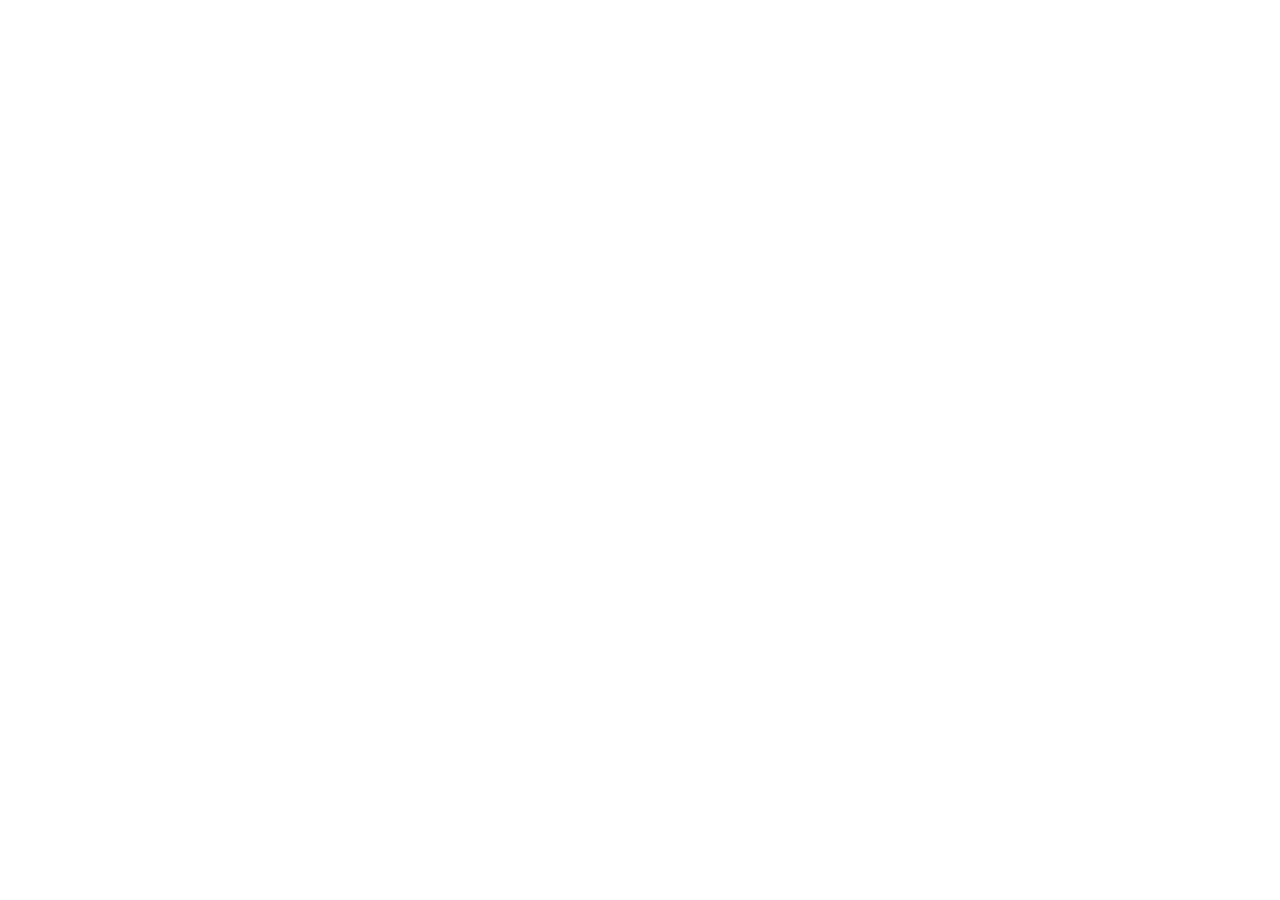
==== index.html @ 52f30b84 "Add files via upload" ====
<!DOCTYPE html>
<html>

<head>
  <!--
    If you are serving your web app in a path other than the root, change the
    href value below to reflect the base path you are serving from.

    The path provided below has to start and end with a slash "/" in order for
    it to work correctly.

    For more details:
    * https://developer.mozilla.org/en-US/docs/Web/HTML/Element/base

    This is a placeholder for base href that will be replaced by the value of
    the `--base-href` argument provided to `flutter build`.
  -->
  <base href="$FLUTTER_BASE_HREF">

  <meta charset="UTF-8">
  <meta content="IE=Edge" http-equiv="X-UA-Compatible">
  <meta name="description" content="A new Flutter project.">
  <meta name="google-signin-client_id" content="947823079110-618a59fb6e8815ad5231c7.apps.googleusercontent.com">

  <!-- iOS meta tags & icons -->
  <meta name="mobile-web-app-capable" content="yes">
  <meta name="apple-mobile-web-app-status-bar-style" content="black">
  <meta name="apple-mobile-web-app-title" content="Serenity AI">
  <link rel="apple-touch-icon" href="icons/Icon-192.png">

  <!-- Favicon -->
  <link rel="icon" type="image/png" href="favicon.png" />

  <title>Serenity AI</title>
  <link rel="manifest" href="manifest.json">
</head>

<body>
  <!--
    You can customize the "flutter_bootstrap.js" script.
    This is useful to provide a custom configuration to the Flutter loader
    or to give the user feedback during the initialization process.

    For more details:
    * https://docs.flutter.dev/platform-integration/web/initialization
  -->
  <script src="flutter_bootstrap.js" async></script>
</body>

</html>
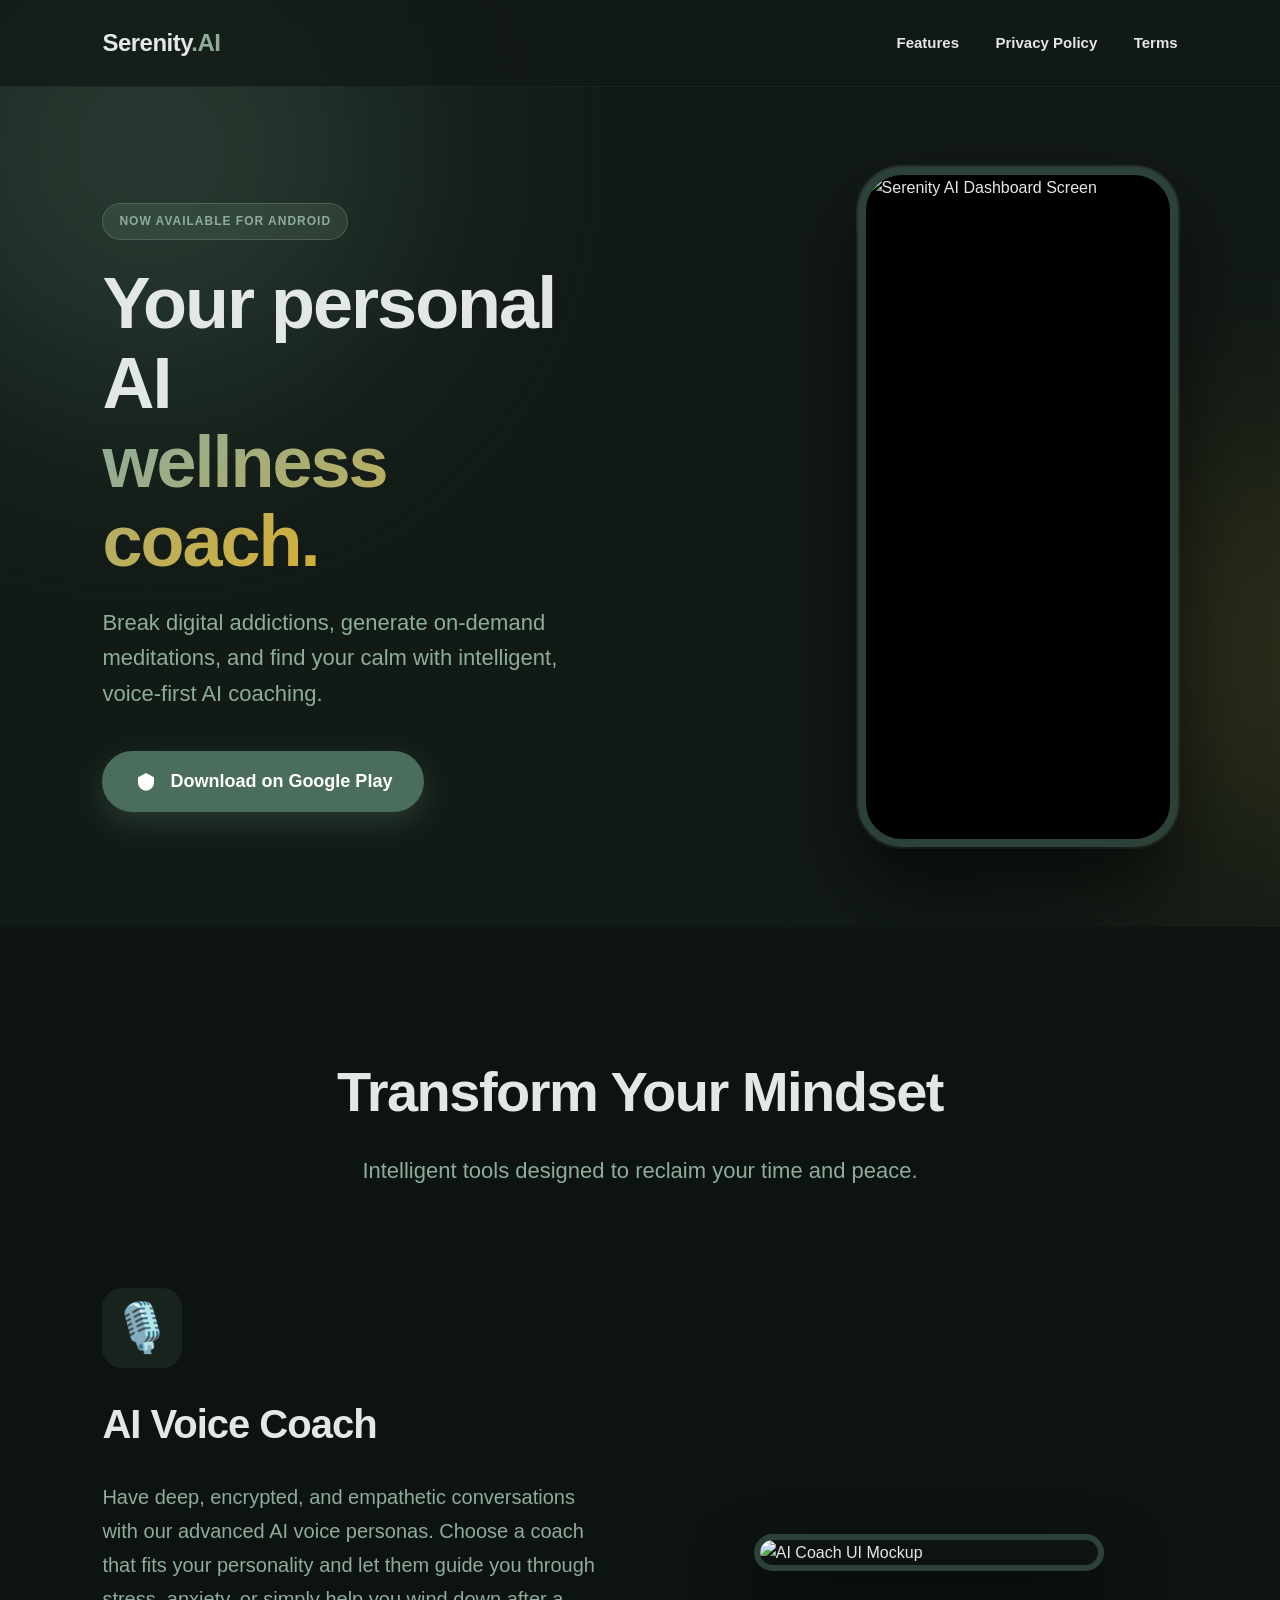
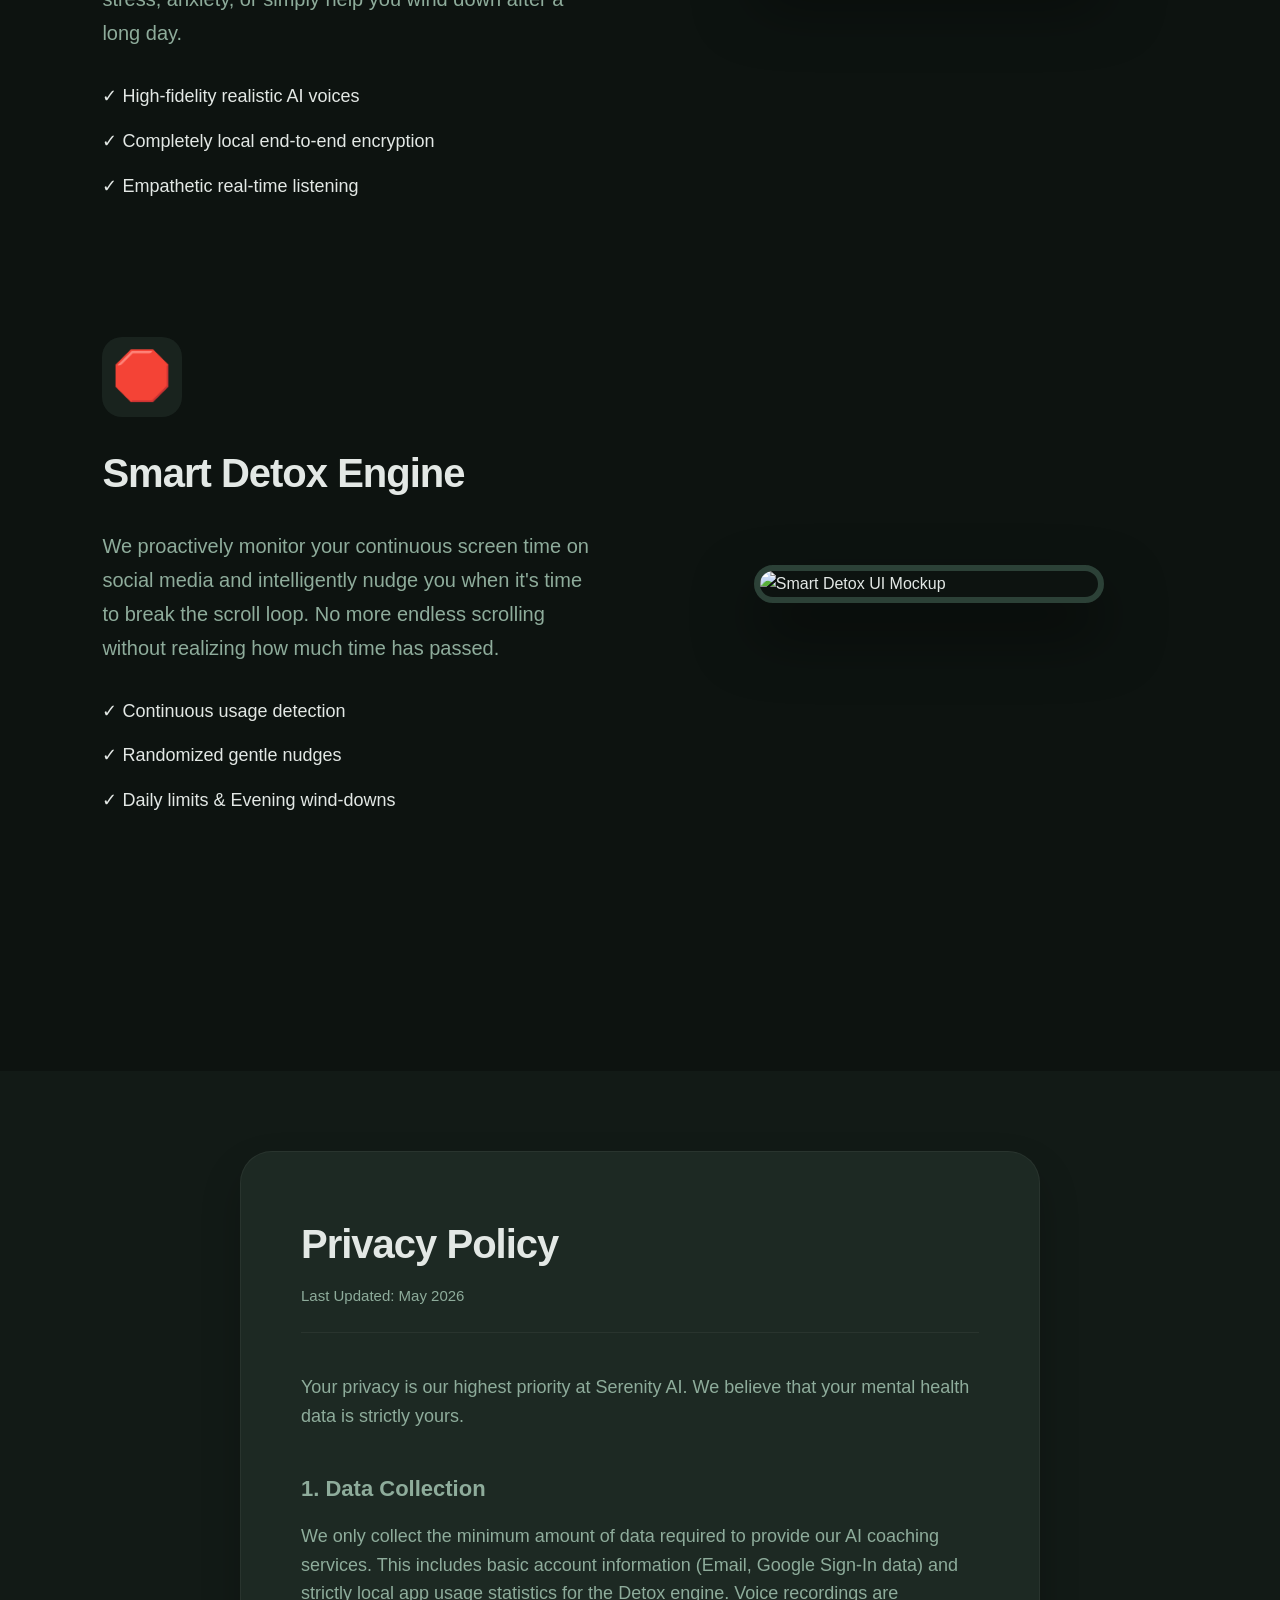
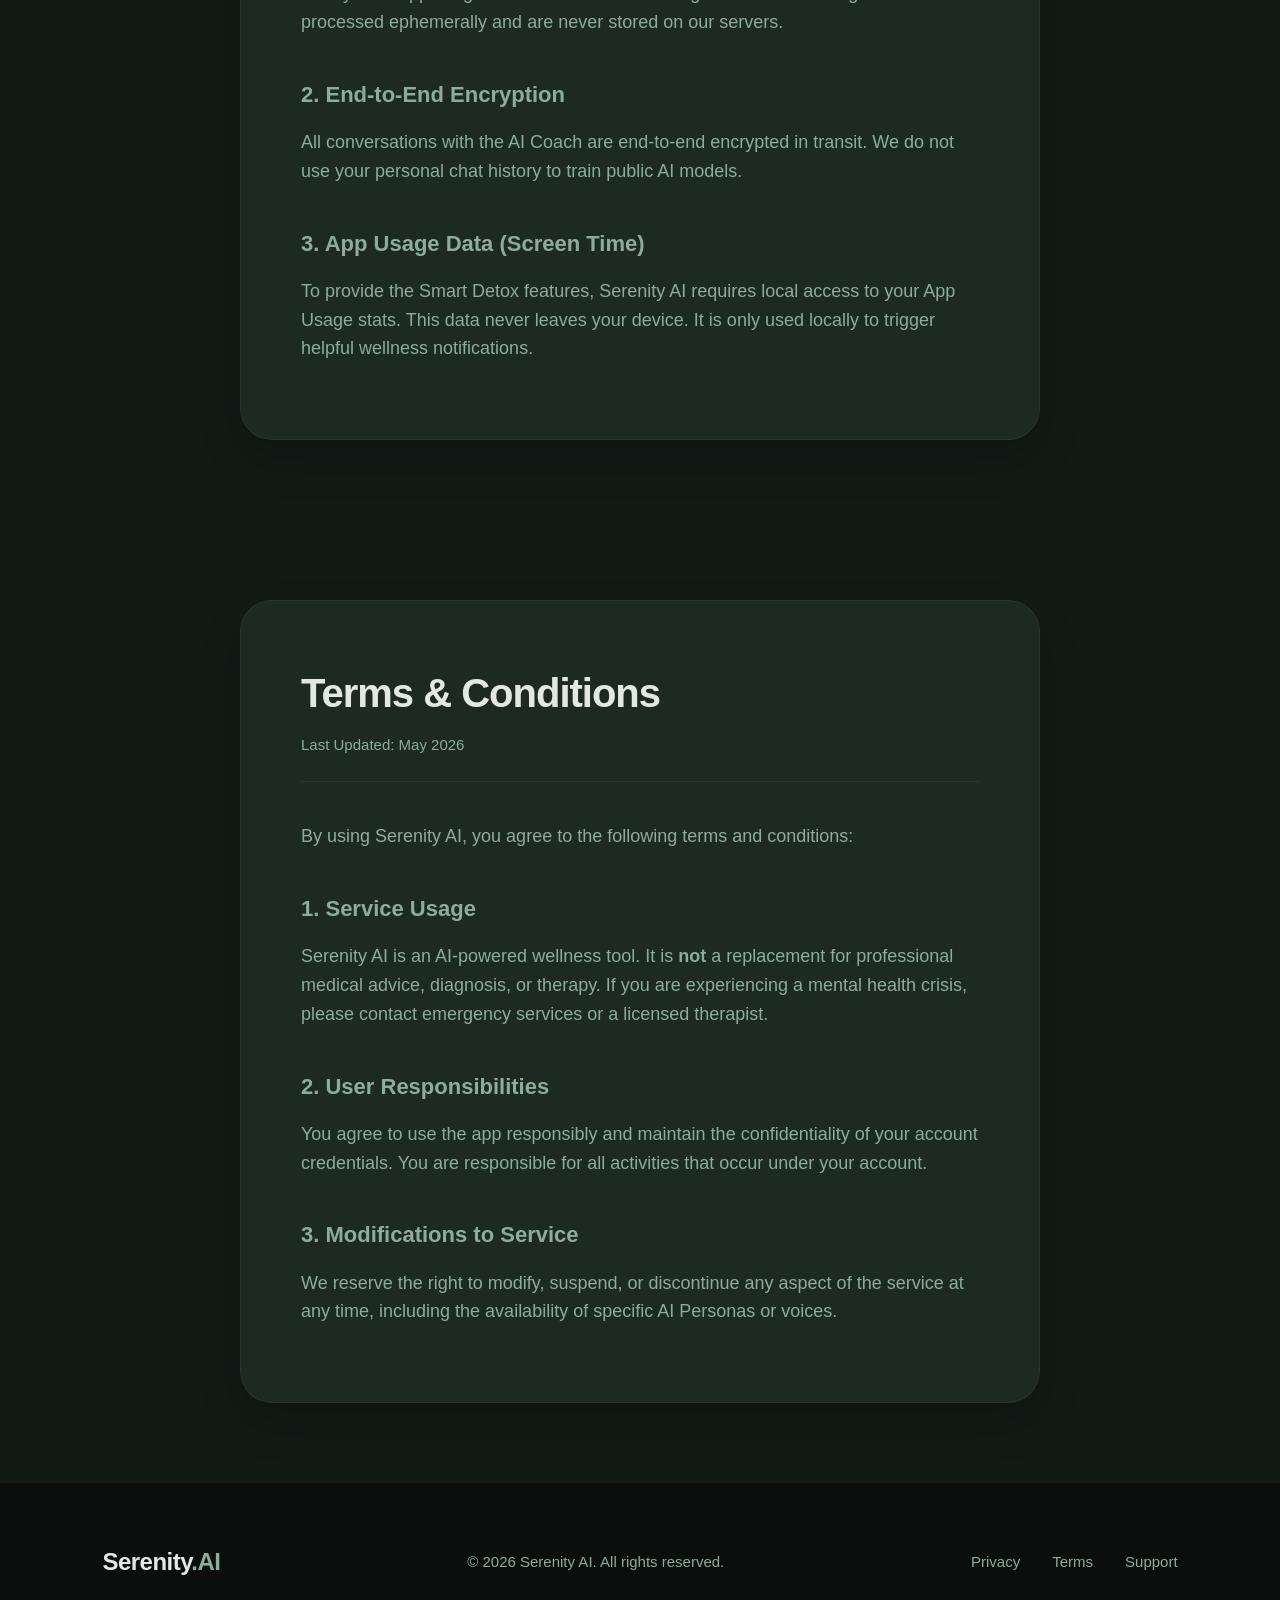
==== commit b0e78fe1: "Rename landing.html to index.html" ====
--- a/index.html
+++ b/index.html
@@ -1,50 +1,147 @@
-<!DOCTYPE html>
-<html>
-
-<head>
-  <!--
-    If you are serving your web app in a path other than the root, change the
-    href value below to reflect the base path you are serving from.
-
-    The path provided below has to start and end with a slash "/" in order for
-    it to work correctly.
-
-    For more details:
-    * https://developer.mozilla.org/en-US/docs/Web/HTML/Element/base
-
-    This is a placeholder for base href that will be replaced by the value of
-    the `--base-href` argument provided to `flutter build`.
-  -->
-  <base href="$FLUTTER_BASE_HREF">
-
-  <meta charset="UTF-8">
-  <meta content="IE=Edge" http-equiv="X-UA-Compatible">
-  <meta name="description" content="A new Flutter project.">
-  <meta name="google-signin-client_id" content="947823079110-618a59fb6e8815ad5231c7.apps.googleusercontent.com">
-
-  <!-- iOS meta tags & icons -->
-  <meta name="mobile-web-app-capable" content="yes">
-  <meta name="apple-mobile-web-app-status-bar-style" content="black">
-  <meta name="apple-mobile-web-app-title" content="Serenity AI">
-  <link rel="apple-touch-icon" href="icons/Icon-192.png">
-
-  <!-- Favicon -->
-  <link rel="icon" type="image/png" href="favicon.png" />
-
-  <title>Serenity AI</title>
-  <link rel="manifest" href="manifest.json">
-</head>
-
-<body>
-  <!--
-    You can customize the "flutter_bootstrap.js" script.
-    This is useful to provide a custom configuration to the Flutter loader
-    or to give the user feedback during the initialization process.
-
-    For more details:
-    * https://docs.flutter.dev/platform-integration/web/initialization
-  -->
-  <script src="flutter_bootstrap.js" async></script>
-</body>
-
-</html>+<!DOCTYPE html>
+<html lang="en">
+<head>
+    <meta charset="UTF-8">
+    <meta name="viewport" content="width=device-width, initial-scale=1.0">
+    <meta name="description" content="Serenity AI - Your personal AI wellness coach. Break the scroll loop, meditate, and find peace.">
+    <title>Serenity AI | Find Your Inner Peace</title>
+    <link rel="preconnect" href="https://fonts.googleapis.com">
+    <link rel="preconnect" href="https://fonts.gstatic.com" crossorigin>
+    <link href="https://fonts.googleapis.com/css2?family=Outfit:wght@300;400;500;600;800&display=swap" rel="stylesheet">
+    <link rel="stylesheet" href="landing.css">
+    
+    <!-- Animate On Scroll Library -->
+    <link href="https://unpkg.com/aos@2.3.1/dist/aos.css" rel="stylesheet">
+    <script src="https://unpkg.com/aos@2.3.1/dist/aos.js"></script>
+</head>
+<body>
+    <!-- Background Elements -->
+    <div class="glow-orb orb-1"></div>
+    <div class="glow-orb orb-2"></div>
+
+    <nav class="navbar" data-aos="fade-down" data-aos-duration="1000">
+        <div class="logo">Serenity<span>.AI</span></div>
+        <div class="nav-links">
+            <a href="#features">Features</a>
+            <a href="#privacy">Privacy Policy</a>
+            <a href="#terms">Terms</a>
+        </div>
+    </nav>
+
+    <header class="hero" id="home">
+        <div class="hero-content" data-aos="fade-right" data-aos-duration="1200">
+            <div class="badge">Now available for Android</div>
+            <h1>Your personal AI <br><span class="gradient-text">wellness coach.</span></h1>
+            <p>Break digital addictions, generate on-demand meditations, and find your calm with intelligent, voice-first AI coaching.</p>
+            <div class="cta-group">
+                <a href="#" class="btn-primary">
+                    <svg viewBox="0 0 24 24" width="24" height="24" fill="currentColor"><path d="M17.523 15.3414C17.523 15.3414 16.208 16.0354 12 18.2324C7.792 16.0354 6.477 15.3414 6.477 15.3414C6.275 15.2364 6 15.3854 6 15.6114V16.7324C6 16.8974 6.096 17.0464 6.244 17.1234C6.244 17.1234 8.784 18.4554 12 20.1384C15.216 18.4554 17.756 17.1234 17.756 17.1234C17.904 17.0464 18 16.8974 18 16.7324V15.6114C18 15.3854 17.725 15.2364 17.523 15.3414ZM12 4L4 8.166V13.824C4 16.657 5.766 19.336 8.528 20.749C10.74 21.88 13.26 21.88 15.472 20.749C18.234 19.336 20 16.657 20 13.824V8.166L12 4Z"/></svg>
+                    Download on Google Play
+                </a>
+            </div>
+        </div>
+        <div class="hero-image-wrapper" data-aos="fade-up" data-aos-duration="1500" data-aos-delay="200">
+            <div class="phone-frame">
+                <img src="assets/real_home.png" alt="Serenity AI Dashboard Screen" class="app-screenshot">
+            </div>
+        </div>
+    </header>
+
+    <section class="features" id="features">
+        <div class="section-title" data-aos="fade-up">
+            <h2>Transform Your Mindset</h2>
+            <p>Intelligent tools designed to reclaim your time and peace.</p>
+        </div>
+
+        <div class="feature-showcase right">
+            <div class="feature-text" data-aos="fade-right">
+                <div class="feature-icon">🎙️</div>
+                <h3>AI Voice Coach</h3>
+                <p>Have deep, encrypted, and empathetic conversations with our advanced AI voice personas. Choose a coach that fits your personality and let them guide you through stress, anxiety, or simply help you wind down after a long day.</p>
+                <ul class="feature-list">
+                    <li>✓ High-fidelity realistic AI voices</li>
+                    <li>✓ Completely local end-to-end encryption</li>
+                    <li>✓ Empathetic real-time listening</li>
+                </ul>
+            </div>
+            <div class="feature-image" data-aos="fade-left">
+                <img src="assets/real_coach.png" alt="AI Coach UI Mockup">
+            </div>
+        </div>
+
+        <div class="feature-showcase left">
+            <div class="feature-image" data-aos="fade-right">
+                <img src="assets/real_detox.png" alt="Smart Detox UI Mockup">
+            </div>
+            <div class="feature-text" data-aos="fade-left">
+                <div class="feature-icon">🛑</div>
+                <h3>Smart Detox Engine</h3>
+                <p>We proactively monitor your continuous screen time on social media and intelligently nudge you when it's time to break the scroll loop. No more endless scrolling without realizing how much time has passed.</p>
+                <ul class="feature-list">
+                    <li>✓ Continuous usage detection</li>
+                    <li>✓ Randomized gentle nudges</li>
+                    <li>✓ Daily limits & Evening wind-downs</li>
+                </ul>
+            </div>
+        </div>
+    </section>
+
+    <!-- Legal sections remain the same content, but styles updated for premium look -->
+    <section class="legal" id="privacy" data-aos="fade-up">
+        <div class="legal-content">
+            <h2>Privacy Policy</h2>
+            <p class="updated-date">Last Updated: May 2026</p>
+            <div class="legal-text">
+                <p>Your privacy is our highest priority at Serenity AI. We believe that your mental health data is strictly yours.</p>
+                
+                <h3>1. Data Collection</h3>
+                <p>We only collect the minimum amount of data required to provide our AI coaching services. This includes basic account information (Email, Google Sign-In data) and strictly local app usage statistics for the Detox engine. Voice recordings are processed ephemerally and are never stored on our servers.</p>
+                
+                <h3>2. End-to-End Encryption</h3>
+                <p>All conversations with the AI Coach are end-to-end encrypted in transit. We do not use your personal chat history to train public AI models.</p>
+                
+                <h3>3. App Usage Data (Screen Time)</h3>
+                <p>To provide the Smart Detox features, Serenity AI requires local access to your App Usage stats. This data never leaves your device. It is only used locally to trigger helpful wellness notifications.</p>
+            </div>
+        </div>
+    </section>
+
+    <section class="legal" id="terms" data-aos="fade-up">
+        <div class="legal-content">
+            <h2>Terms & Conditions</h2>
+            <p class="updated-date">Last Updated: May 2026</p>
+            <div class="legal-text">
+                <p>By using Serenity AI, you agree to the following terms and conditions:</p>
+                
+                <h3>1. Service Usage</h3>
+                <p>Serenity AI is an AI-powered wellness tool. It is <strong>not</strong> a replacement for professional medical advice, diagnosis, or therapy. If you are experiencing a mental health crisis, please contact emergency services or a licensed therapist.</p>
+                
+                <h3>2. User Responsibilities</h3>
+                <p>You agree to use the app responsibly and maintain the confidentiality of your account credentials. You are responsible for all activities that occur under your account.</p>
+                
+                <h3>3. Modifications to Service</h3>
+                <p>We reserve the right to modify, suspend, or discontinue any aspect of the service at any time, including the availability of specific AI Personas or voices.</p>
+            </div>
+        </div>
+    </section>
+
+    <footer>
+        <div class="footer-content">
+            <div class="logo">Serenity<span>.AI</span></div>
+            <p>&copy; 2026 Serenity AI. All rights reserved.</p>
+            <div class="footer-links">
+                <a href="#privacy">Privacy</a>
+                <a href="#terms">Terms</a>
+                <a href="mailto:support@serenityai.com">Support</a>
+            </div>
+        </div>
+    </footer>
+
+    <script>
+        AOS.init({
+            once: true,
+            offset: 50,
+        });
+    </script>
+</body>
+</html>
--- a/landing.css
+++ b/landing.css
@@ -0,0 +1,426 @@
+:root {
+    --bg-dark: #121A16; /* Deep Forest */
+    --bg-surface: #1D2923; /* Pine Surface */
+    --primary: #4A6D5C; /* Earthy Sage */
+    --primary-light: #8EAC9B;
+    --accent: #D4AF37; /* Gold */
+    --text-main: #E3E8E5;
+    --text-muted: #8EAC9B;
+}
+
+* {
+    margin: 0;
+    padding: 0;
+    box-sizing: border-box;
+}
+
+body {
+    font-family: 'Outfit', sans-serif;
+    background-color: var(--bg-dark);
+    color: var(--text-main);
+    line-height: 1.6;
+    overflow-x: hidden;
+}
+
+html {
+    scroll-behavior: smooth;
+}
+
+/* Background Glow */
+.glow-orb {
+    position: absolute;
+    border-radius: 50%;
+    filter: blur(120px);
+    z-index: -1;
+    opacity: 0.4;
+}
+
+.orb-1 {
+    width: 500px;
+    height: 500px;
+    background: var(--primary);
+    top: -100px;
+    left: -100px;
+}
+
+.orb-2 {
+    width: 400px;
+    height: 400px;
+    background: var(--accent);
+    top: 50%;
+    right: -200px;
+    opacity: 0.15;
+}
+
+/* Navbar */
+.navbar {
+    display: flex;
+    justify-content: space-between;
+    align-items: center;
+    padding: 24px 8%;
+    backdrop-filter: blur(10px);
+    background: rgba(18, 26, 22, 0.8);
+    position: sticky;
+    top: 0;
+    z-index: 100;
+    border-bottom: 1px solid rgba(227, 232, 229, 0.05);
+}
+
+.logo {
+    font-size: 24px;
+    font-weight: 800;
+    letter-spacing: -0.5px;
+}
+
+.logo span {
+    color: var(--primary-light);
+}
+
+.nav-links a {
+    color: var(--text-main);
+    text-decoration: none;
+    margin-left: 32px;
+    font-weight: 600;
+    font-size: 15px;
+    transition: color 0.3s;
+}
+
+.nav-links a:hover {
+    color: var(--primary-light);
+}
+
+/* Hero Section */
+.hero {
+    display: flex;
+    align-items: center;
+    justify-content: space-between;
+    padding: 80px 8%;
+    min-height: 90vh;
+}
+
+.hero-content {
+    flex: 1;
+    max-width: 650px;
+    padding-right: 40px;
+}
+
+.badge {
+    display: inline-block;
+    padding: 8px 16px;
+    background: rgba(142, 172, 155, 0.15);
+    color: var(--primary-light);
+    border: 1px solid rgba(142, 172, 155, 0.3);
+    border-radius: 30px;
+    font-size: 12px;
+    font-weight: 800;
+    text-transform: uppercase;
+    letter-spacing: 1px;
+    margin-bottom: 24px;
+}
+
+.hero h1 {
+    font-size: 72px;
+    font-weight: 800;
+    line-height: 1.1;
+    letter-spacing: -2px;
+    margin-bottom: 24px;
+}
+
+.gradient-text {
+    background: linear-gradient(135deg, var(--primary-light), var(--accent));
+    -webkit-background-clip: text;
+    -webkit-text-fill-color: transparent;
+}
+
+.hero p {
+    font-size: 22px;
+    color: var(--text-muted);
+    margin-bottom: 40px;
+    font-weight: 300;
+}
+
+.cta-group {
+    display: flex;
+    gap: 16px;
+}
+
+.btn-primary {
+    display: inline-flex;
+    align-items: center;
+    gap: 12px;
+    padding: 16px 32px;
+    border-radius: 40px;
+    font-weight: 600;
+    text-decoration: none;
+    transition: all 0.3s;
+    background: var(--primary);
+    color: white;
+    box-shadow: 0 10px 30px rgba(74, 109, 92, 0.4);
+    font-size: 18px;
+}
+
+.btn-primary:hover {
+    background: var(--primary-light);
+    transform: translateY(-3px);
+    box-shadow: 0 15px 40px rgba(74, 109, 92, 0.6);
+}
+
+/* Image Frames */
+.hero-image-wrapper {
+    flex: 1;
+    display: flex;
+    justify-content: flex-end;
+    position: relative;
+}
+
+.phone-frame {
+    width: 320px;
+    height: 680px;
+    background: #000;
+    border-radius: 44px;
+    border: 8px solid #2C4137;
+    position: relative;
+    box-shadow: 0 40px 80px rgba(0, 0, 0, 0.6), 0 0 0 2px rgba(255,255,255,0.1);
+    overflow: hidden;
+    animation: float 6s ease-in-out infinite;
+    z-index: 10;
+}
+
+.app-screenshot {
+    width: 100%;
+    height: 100%;
+    object-fit: cover;
+    border-radius: 36px;
+}
+
+@keyframes float {
+    0% { transform: translateY(0px); }
+    50% { transform: translateY(-20px); }
+    100% { transform: translateY(0px); }
+}
+
+/* Features */
+.features {
+    padding: 120px 8%;
+    background: #0D1310;
+    position: relative;
+}
+
+.section-title {
+    text-align: center;
+    margin-bottom: 100px;
+}
+
+.section-title h2 {
+    font-size: 56px;
+    margin-bottom: 16px;
+    letter-spacing: -1.5px;
+}
+
+.section-title p {
+    color: var(--text-muted);
+    font-size: 22px;
+    font-weight: 300;
+}
+
+.feature-showcase {
+    display: flex;
+    align-items: center;
+    justify-content: space-between;
+    gap: 80px;
+    margin-bottom: 120px;
+}
+
+.feature-showcase.left {
+    flex-direction: row-reverse;
+}
+
+.feature-text {
+    flex: 1;
+}
+
+.feature-icon {
+    font-size: 48px;
+    margin-bottom: 24px;
+    background: rgba(142, 172, 155, 0.1);
+    width: 80px;
+    height: 80px;
+    display: flex;
+    align-items: center;
+    justify-content: center;
+    border-radius: 20px;
+}
+
+.feature-text h3 {
+    font-size: 40px;
+    margin-bottom: 24px;
+    letter-spacing: -1px;
+}
+
+.feature-text p {
+    color: var(--text-muted);
+    font-size: 20px;
+    margin-bottom: 32px;
+    line-height: 1.7;
+    font-weight: 300;
+}
+
+.feature-list {
+    list-style: none;
+}
+
+.feature-list li {
+    font-size: 18px;
+    color: var(--text-main);
+    margin-bottom: 16px;
+    font-weight: 500;
+    display: flex;
+    align-items: center;
+}
+
+.feature-image {
+    flex: 1;
+    display: flex;
+    justify-content: center;
+}
+
+.feature-image img {
+    width: 100%;
+    max-width: 350px;
+    border-radius: 40px;
+    border: 6px solid #2C4137;
+    box-shadow: 0 30px 60px rgba(0,0,0,0.5);
+}
+
+/* Legal Sections */
+.legal {
+    padding: 80px 8%;
+    display: flex;
+    justify-content: center;
+}
+
+.legal-content {
+    width: 100%;
+    max-width: 800px;
+    background: var(--bg-surface);
+    padding: 60px;
+    border-radius: 32px;
+    border: 1px solid rgba(255, 255, 255, 0.05);
+    box-shadow: 0 20px 40px rgba(0,0,0,0.2);
+}
+
+.legal h2 {
+    font-size: 40px;
+    margin-bottom: 8px;
+    letter-spacing: -1px;
+}
+
+.updated-date {
+    color: var(--text-muted);
+    font-size: 15px;
+    margin-bottom: 40px;
+    padding-bottom: 24px;
+    border-bottom: 1px solid rgba(255, 255, 255, 0.05);
+}
+
+.legal-text h3 {
+    font-size: 22px;
+    margin-top: 40px;
+    margin-bottom: 16px;
+    color: var(--primary-light);
+}
+
+.legal-text p {
+    color: var(--text-muted);
+    margin-bottom: 16px;
+    font-size: 18px;
+    font-weight: 300;
+}
+
+/* Footer */
+footer {
+    padding: 60px 8% 40px;
+    background: #0a0e0c;
+}
+
+.footer-content {
+    display: flex;
+    justify-content: space-between;
+    align-items: center;
+}
+
+.footer-content p {
+    color: var(--text-muted);
+    font-size: 15px;
+}
+
+.footer-links {
+    display: flex;
+    gap: 32px;
+}
+
+.footer-links a {
+    color: var(--text-muted);
+    text-decoration: none;
+    font-size: 15px;
+    font-weight: 500;
+    transition: color 0.3s;
+}
+
+.footer-links a:hover {
+    color: var(--primary-light);
+}
+
+/* Responsive */
+@media (max-width: 1024px) {
+    .feature-showcase, .feature-showcase.left {
+        flex-direction: column;
+        text-align: center;
+        gap: 60px;
+    }
+
+    .feature-icon {
+        margin: 0 auto 24px;
+    }
+
+    .feature-list {
+        display: inline-block;
+        text-align: left;
+    }
+}
+
+@media (max-width: 900px) {
+    .hero {
+        flex-direction: column;
+        text-align: center;
+        padding-top: 60px;
+    }
+    
+    .hero-content {
+        margin-bottom: 80px;
+        padding-right: 0;
+    }
+    
+    .cta-group {
+        justify-content: center;
+    }
+    
+    .hero h1 {
+        font-size: 56px;
+    }
+}
+
+@media (max-width: 600px) {
+    .hero h1 { font-size: 42px; }
+    .hero p { font-size: 18px; }
+    
+    .legal-content {
+        padding: 40px 24px;
+    }
+    
+    .footer-content {
+        flex-direction: column;
+        gap: 24px;
+        text-align: center;
+    }
+}
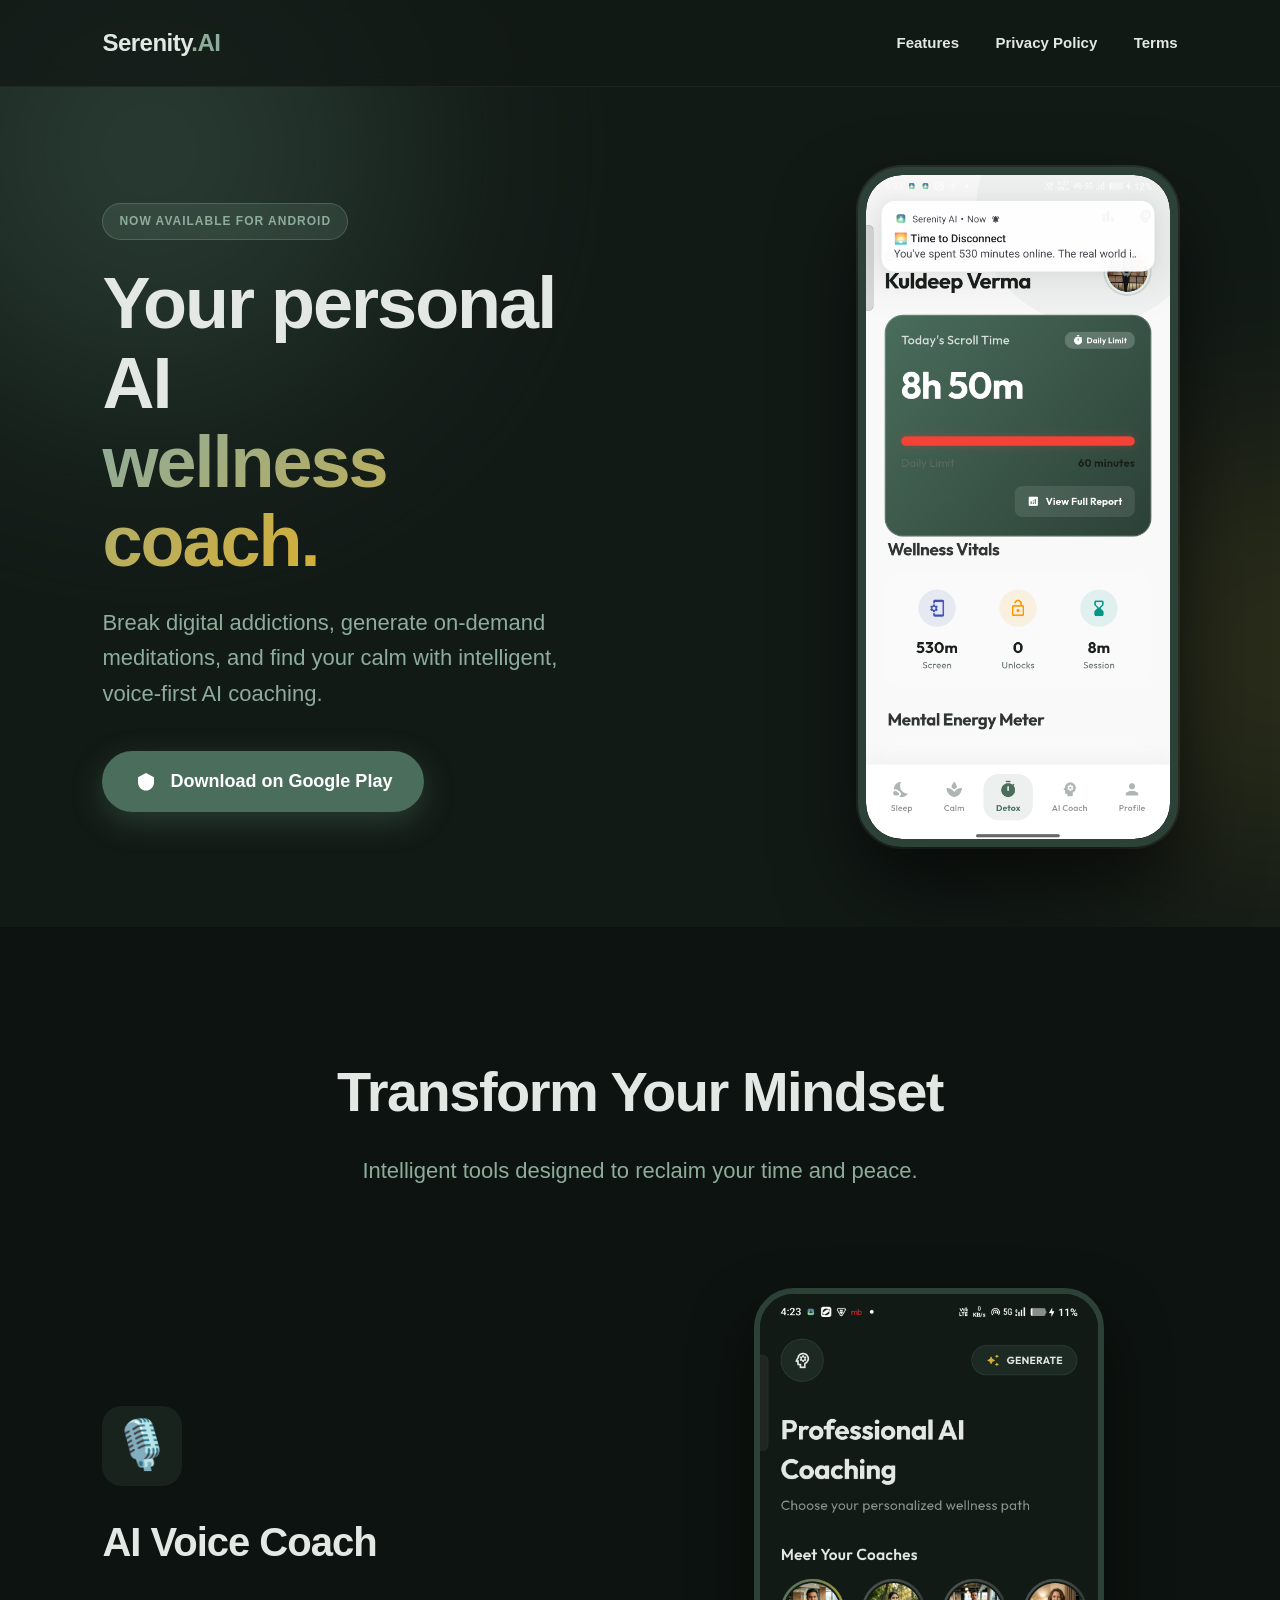
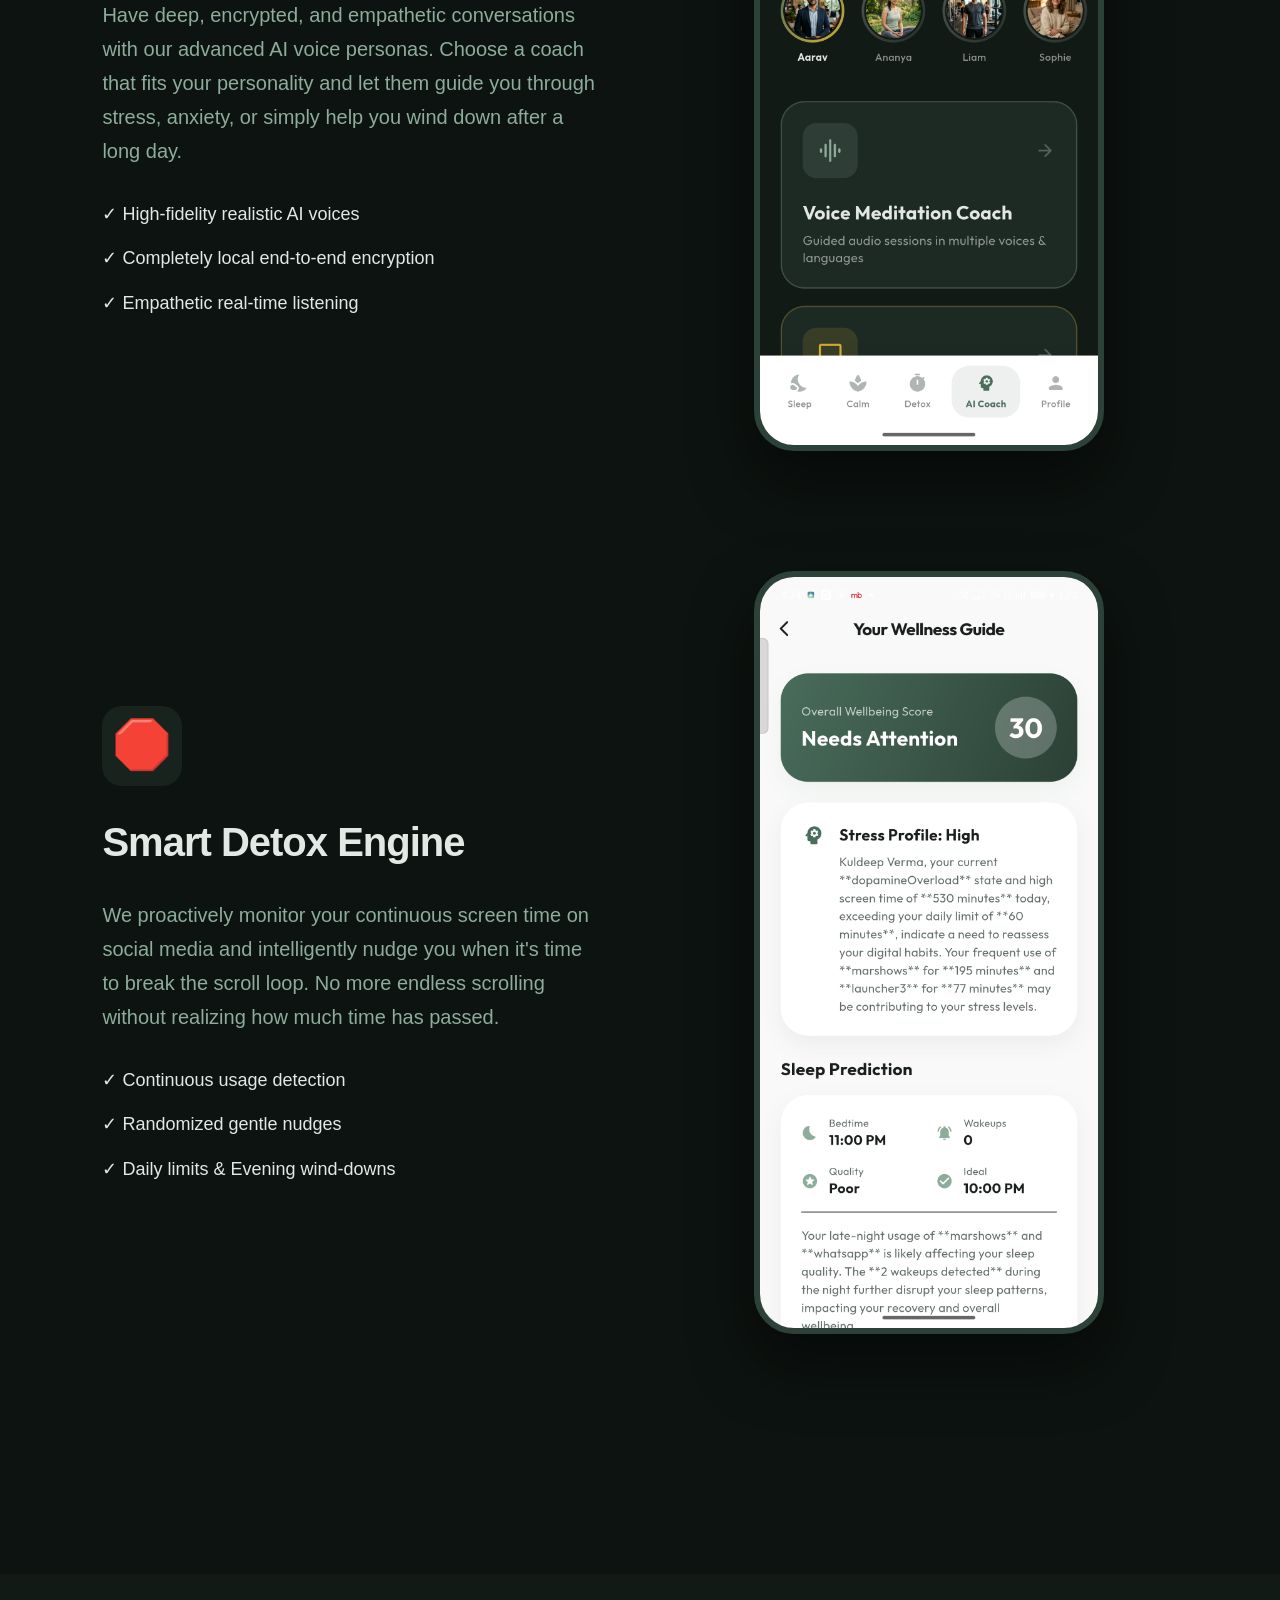
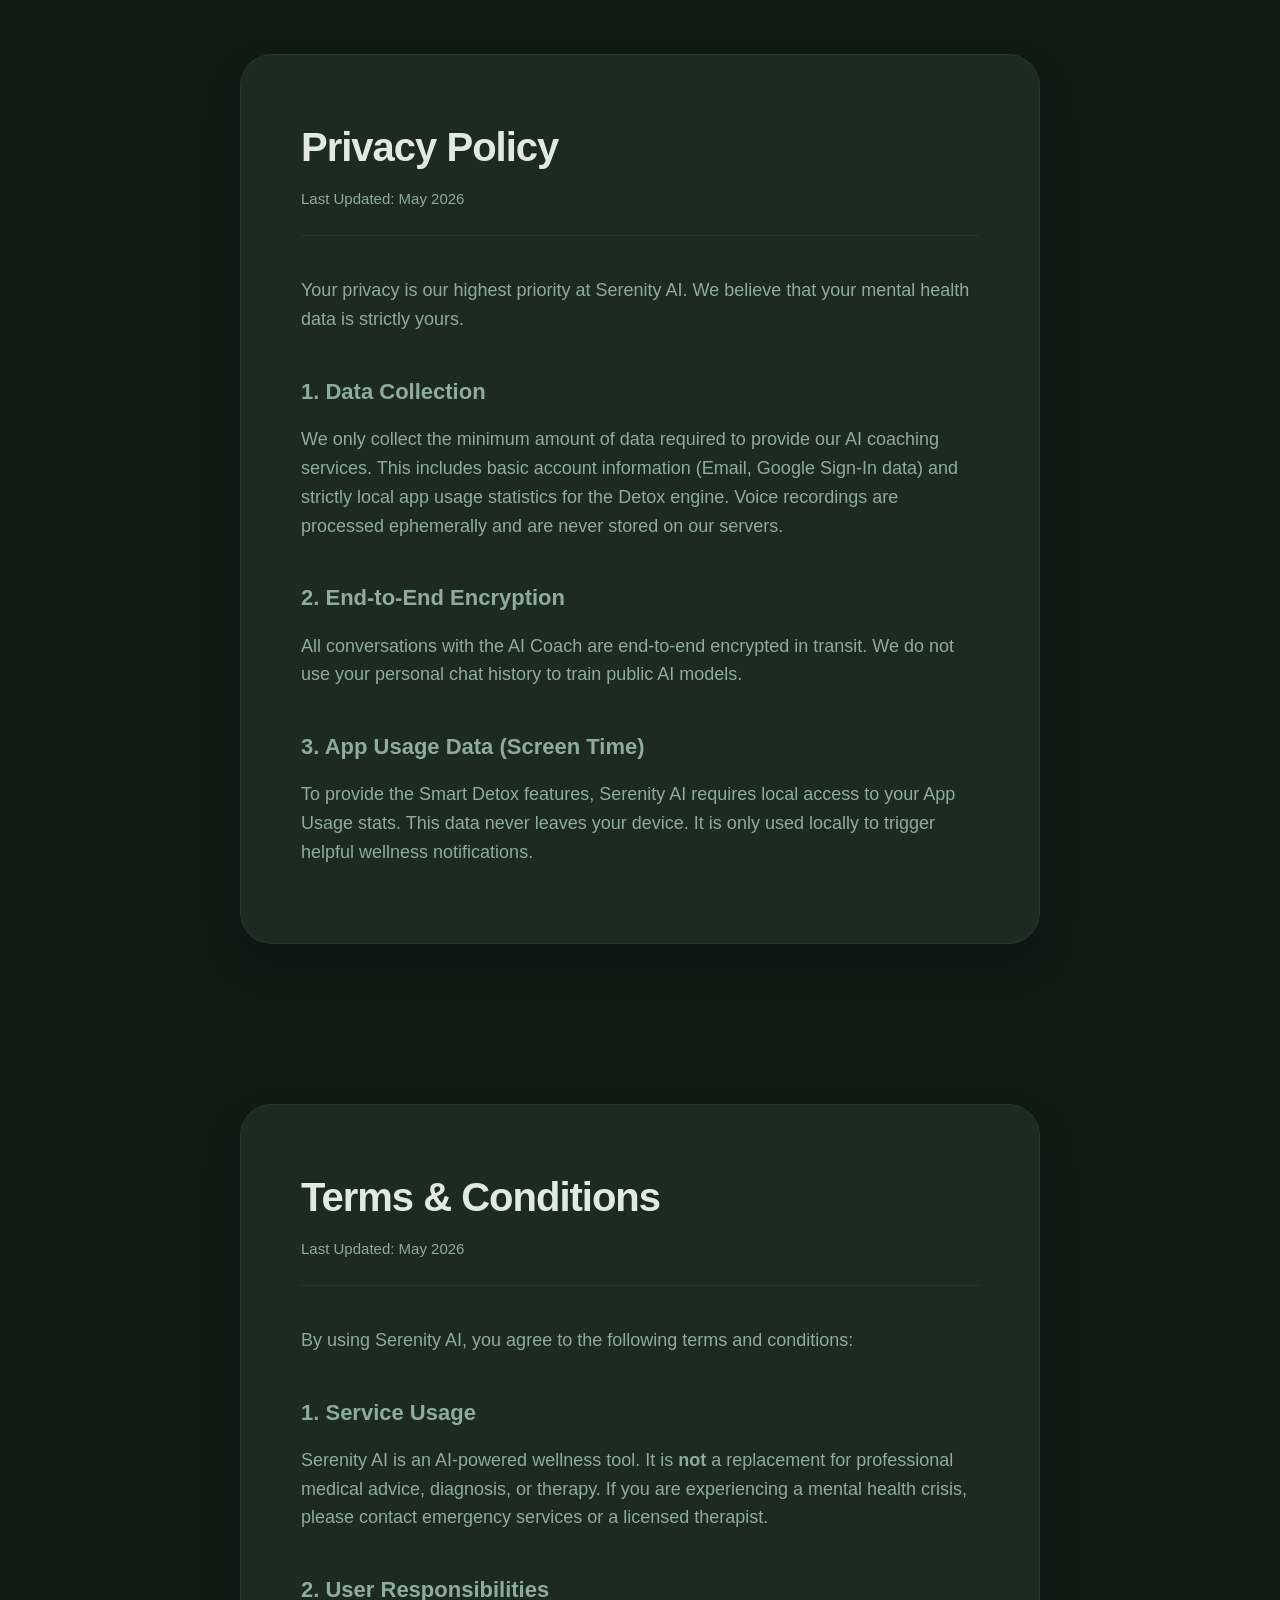
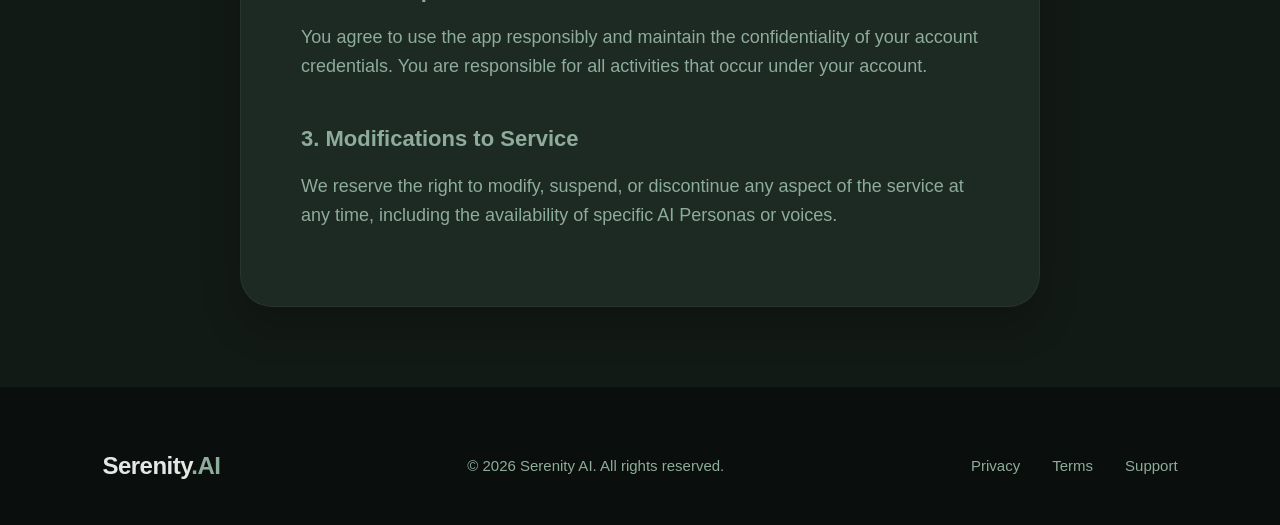
==== commit 68ee4362: "Update index.html" ====
--- a/index.html
+++ b/index.html
@@ -42,7 +42,7 @@
         </div>
         <div class="hero-image-wrapper" data-aos="fade-up" data-aos-duration="1500" data-aos-delay="200">
             <div class="phone-frame">
-                <img src="assets/real_home.png" alt="Serenity AI Dashboard Screen" class="app-screenshot">
+                <img src="real_home.png" alt="Serenity AI Dashboard Screen" class="app-screenshot">
             </div>
         </div>
     </header>
@@ -65,13 +65,13 @@
                 </ul>
             </div>
             <div class="feature-image" data-aos="fade-left">
-                <img src="assets/real_coach.png" alt="AI Coach UI Mockup">
+                <img src="real_coach.png" alt="AI Coach UI Mockup">
             </div>
         </div>
 
         <div class="feature-showcase left">
             <div class="feature-image" data-aos="fade-right">
-                <img src="assets/real_detox.png" alt="Smart Detox UI Mockup">
+                <img src="real_detox.png" alt="Smart Detox UI Mockup">
             </div>
             <div class="feature-text" data-aos="fade-left">
                 <div class="feature-icon">🛑</div>
@@ -132,7 +132,7 @@
             <div class="footer-links">
                 <a href="#privacy">Privacy</a>
                 <a href="#terms">Terms</a>
-                <a href="mailto:support@serenityai.com">Support</a>
+                <a href="mailto:kuldeep.xalt@gmail.com">Support</a>
             </div>
         </div>
     </footer>
